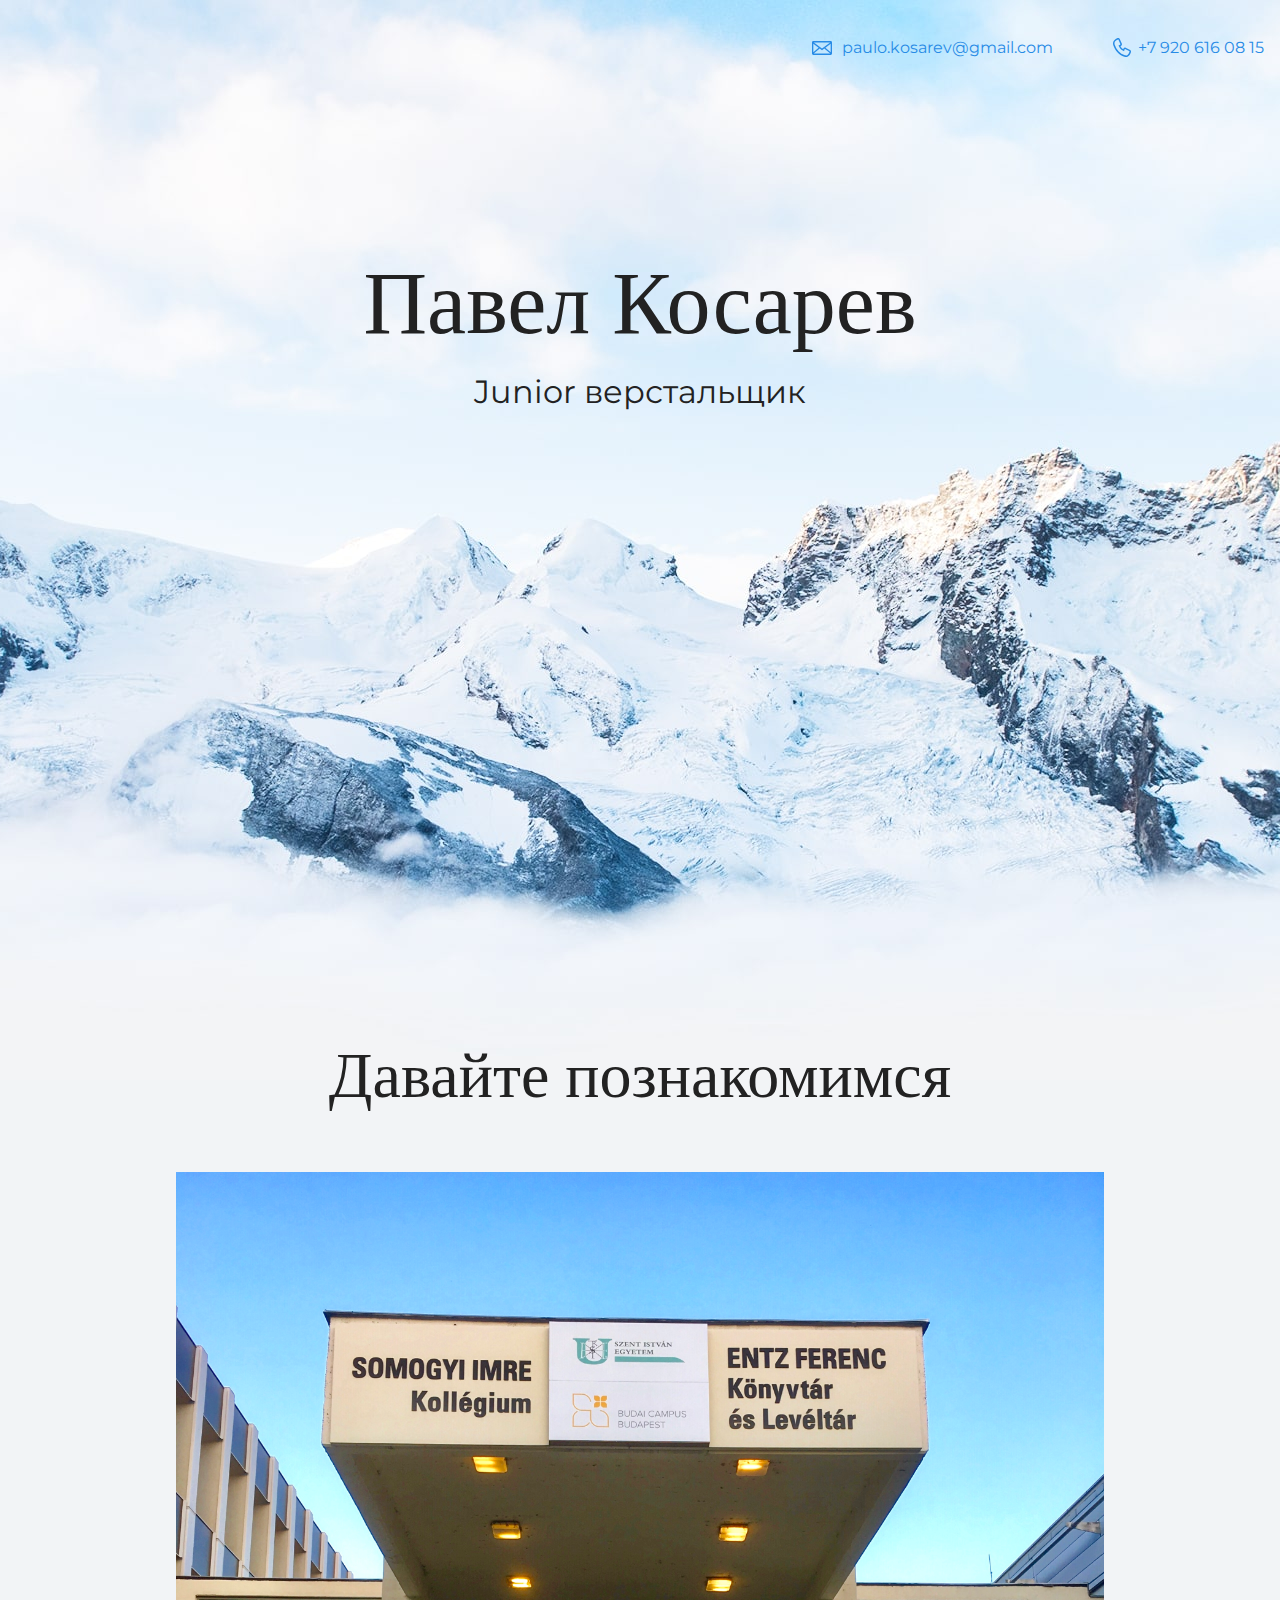
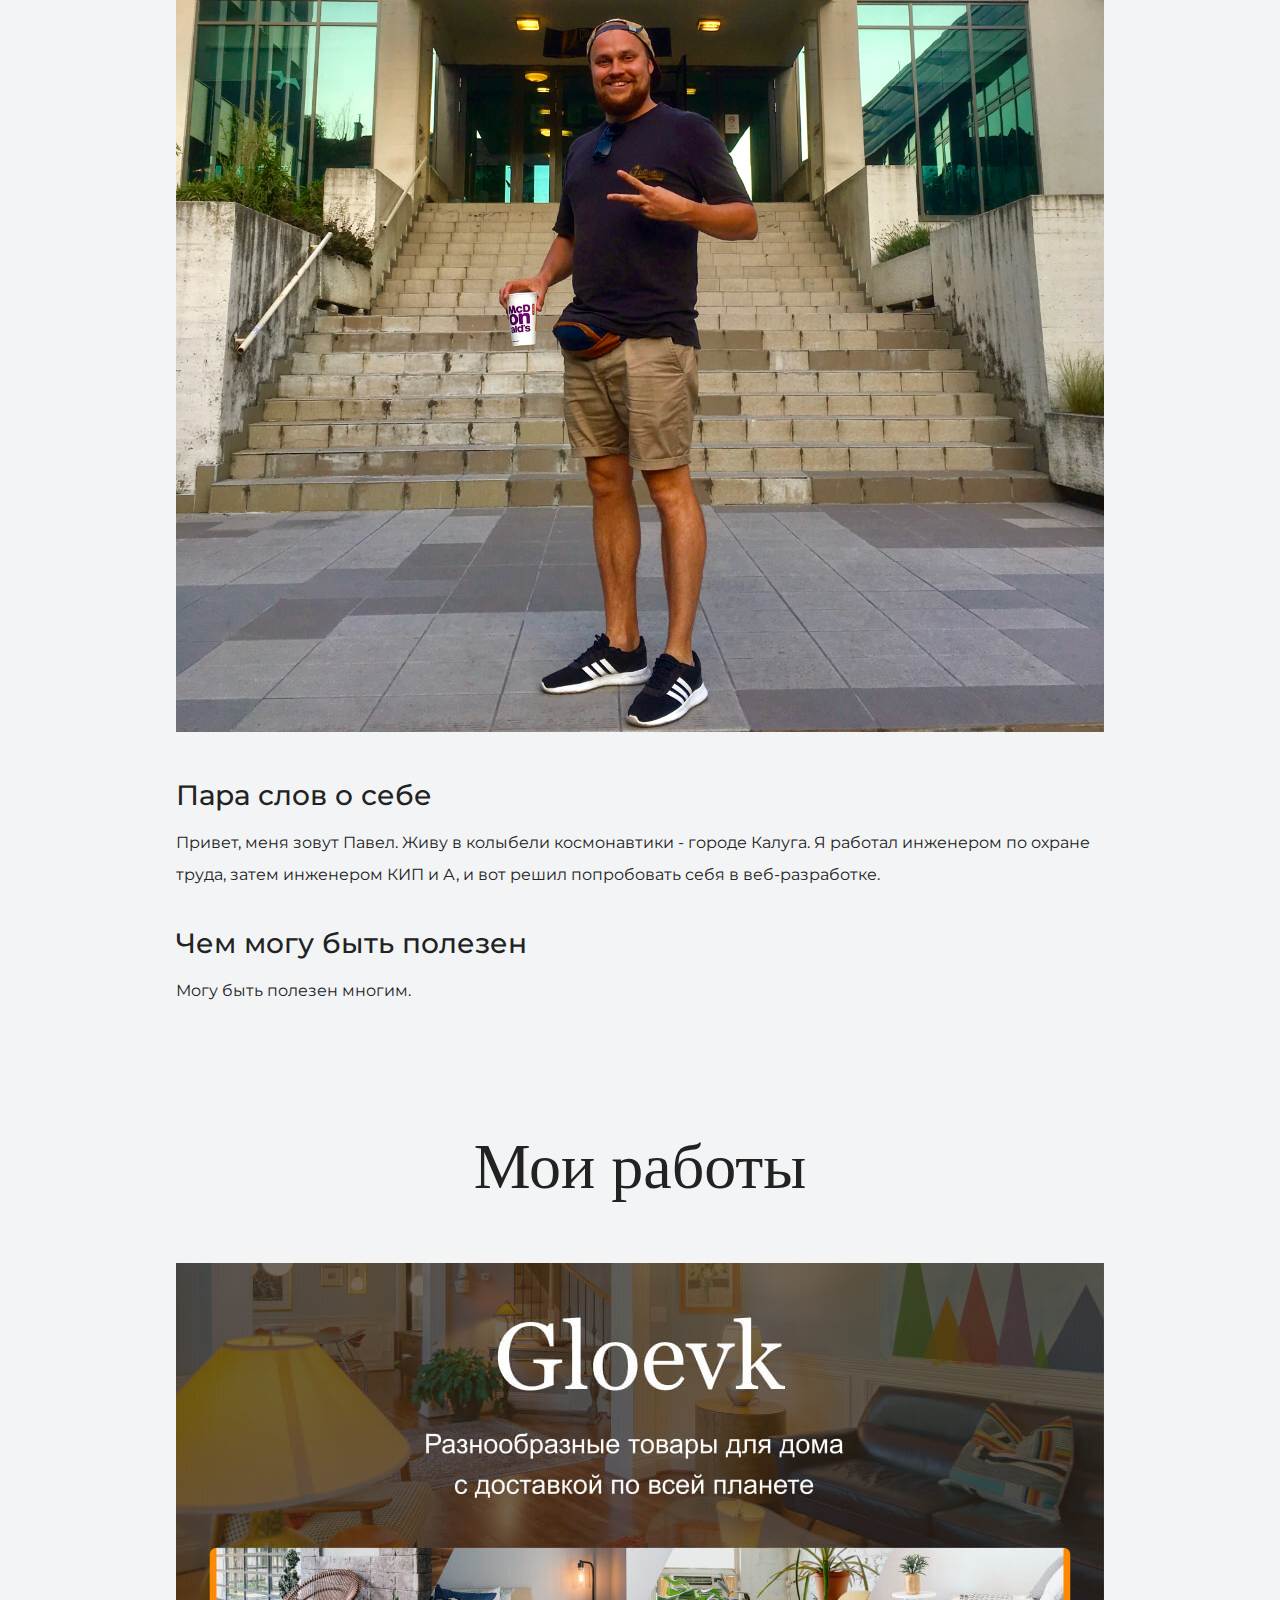
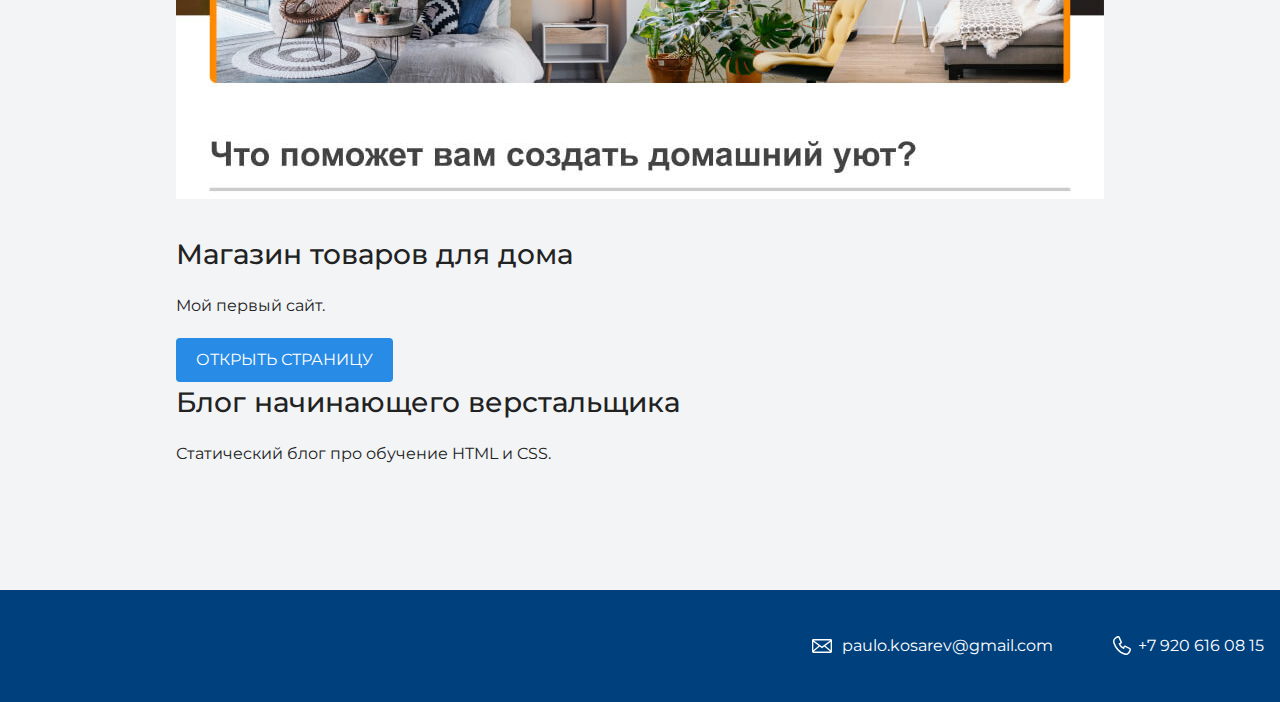
==== portfolio-step-1/index.html @ 7b87d299 "загружает файлы сайта" ====
<!DOCTYPE html>
<html lang="ru">
  <head>
    <meta charset="UTF-8">
    <link rel="stylesheet" href="style.css">
    <link href="https://fonts.googleapis.com/css?family=Montserrat:400,500,700|Old+Standard+TT&display=swap&subset=cyrillic" rel="stylesheet">
    <title>Портфолио Junior верстальщика</title>
  </head>

  <body>
    <header class="page-header">
      <div class="container">
        <a class="header-email" href="mailto:paulo.kosarev@gmail.com">paulo.kosarev@gmail.com </a>
        <a class="header-phone" href="tel:+79206160815">+7 920 616 08 15</a>
      </div>
    </header>

    <section class="hero-image">
      <div class="container">
        <h1 class="heading">Павел Косарев</h1>
        <p>Junior верстальщик</p>
      </div>
    </section>

    <section class="intro">
      <div class="container">
       <h2 class="subheading">Давайте познакомимся</h2>
       <figure class="user-image">
        <img src="files/user.jpg" width="928" alt="Фото">
      </figure>
       <h3>Пара слов о себе</h3>
       <p>Привет, меня зовут Павел. Живу в колыбели космонавтики - городе Калуга. Я работал инженером по охране труда, затем инженером КИП и А, и вот решил попробовать себя в веб-разработке.</p>
       <h3>Чем могу быть полезен</h3>
       <p>Могу быть полезен многим.</p>
      </div>
    </section>

    <section class="portfolio">
      <div class="container">
      <h2 class="subheading">Мои работы</h2>
      <figure class="project-image">
        <img src="files/project.jpg" width="928" height="536" alt="Cайт магазина товаров для дома">
        </figure>
      <h3>Магазин товаров для дома</h3>
      <p>Мой первый сайт.</p>
      <a class="button" href="source/project-gloevk/index.html">Открыть страницу</a>
      <h3>Блог начинающего верстальщика</h3>
      <p>Статический блог про обучение HTML и CSS.</p>
    </div>
    </section>

    <footer class="page-footer">
      <div class="container">
      <a class="footer-email" href="mailto:paulo.kosarev@gmail.com">paulo.kosarev@gmail.com</a>
      <a class="footer-phone" href="tel:+79206160815">+7 920 616 08 15</a>
    </div>
    </footer>
  </body>
</html>
---- portfolio-step-1/style.css ----
body {
  margin: 0;
  min-width: 960px;
  font-family: "Montserrat", "Helvetica", "Arial", sans-serif;
  font-size: 16px;
  line-height: 32px;
  color: #222222;
  background-color: #f2f4f6;
  background-image: url("img/hero-bg.jpg");
  background-repeat: no-repeat;
  background-position: top center;
}

.container {
  max-width: 928px;
  margin: 0 auto;
  padding: 0 16px;
}

.page-header {
  margin: 0 0 160px;
  padding: 32px 0 32px;
}

.page-header .container,
.page-footer .container {
  max-width: 1408px;
  text-align: right;
}

.page-header a {
  margin-left: 56px;
  color: #288be6;
  text-decoration: none;
  background-repeat: no-repeat;
  background-position: left;
}

.header-email {
  padding-left: 30px;
  background-image: url("img/icon-email-header.svg");
}

.header-phone {
  padding-left: 25px;
  background-image: url("img/icon-phone-header.svg");
}

.hero-image {
  margin-bottom: 620px;
}

.hero-image .container {
  max-width: 1408px;
  text-align: center;
}

.heading {
  margin: 0 0 16px;
  font-family: "Old Standard TT", "Times", "Times New Roman", serif;
  font-size: 88px;
  line-height: 96px;
  font-weight: 400;
}

.hero-image p {
  margin: 0;
  font-size: 32px;
  line-height: 48px;
}

.intro {
  margin: 0 0 120px;
}

.subheading {
  margin: 0 0 56px;
  font-family: "Old Standard TT", "Times", "Times New Roman", serif;
  font-size: 64px;
  line-height: 80px;
  font-weight: 400;
  text-align: center;
}

.user-image {
  margin: 0 0 32px;
  text-align: center;
}

.intro h3,
.portfolio h3 {
  margin: 0 0 12px;
  font-size: 28px;
  line-height: 40px;
  font-weight: 500;
}

.intro p {
  margin: 0 0 32px;
}

.skills-list {
  margin: 0;
  padding: 0;
}

.skills-list dt {
  padding-left: 32px;
  background-repeat: no-repeat;
  background-position: left;
}

.skill-html {
  background-image: url("img/icon-html.svg");
}

.skill-css {
  background-image: url("img/icon-css.svg");
}

.level {
  margin: 4px 0 16px;
  padding: 0;
  height: 14px;
  font-size: 0;
  background-color: #ffffff;
  border: 1px solid #86c3fa;
  border-radius: 8px;
}

.level div {
  margin: 1px;
  height: 12px;
  background-color: #288be6;
  border-radius: 6px;
}

.portfolio {
  margin: 0 0 120px;
}

.projects {
  margin: 0;
  padding: 0;
  list-style: none;
}

.projects li {
  margin: 0 0 80px;
}

.project-image {
  margin: 0 0 24px;
  text-align: center;
}

.projects p {
  margin: 0 0 24px;
}

.button {
  padding: 6px 20px;
  display: inline-block;
  vertical-align: baseline;
  text-decoration: none;
  text-transform: uppercase;
  border-radius: 4px;
  background-color: #288be6;
  color: #ffffff;
}

.page-footer {
  padding: 40px 0;
  background-color: #00417d;
  color: #ffffff;
}

.page-footer a {
  margin-left: 56px;
  color: inherit;
  text-decoration: none;
  background-repeat: no-repeat;
  background-position: left;
}

.footer-email {
  padding-left: 30px;
  background-image: url("img/icon-email-footer.svg");
}

.footer-phone {
  padding-left: 25px;
  background-image: url("img/icon-phone-footer.svg");
}
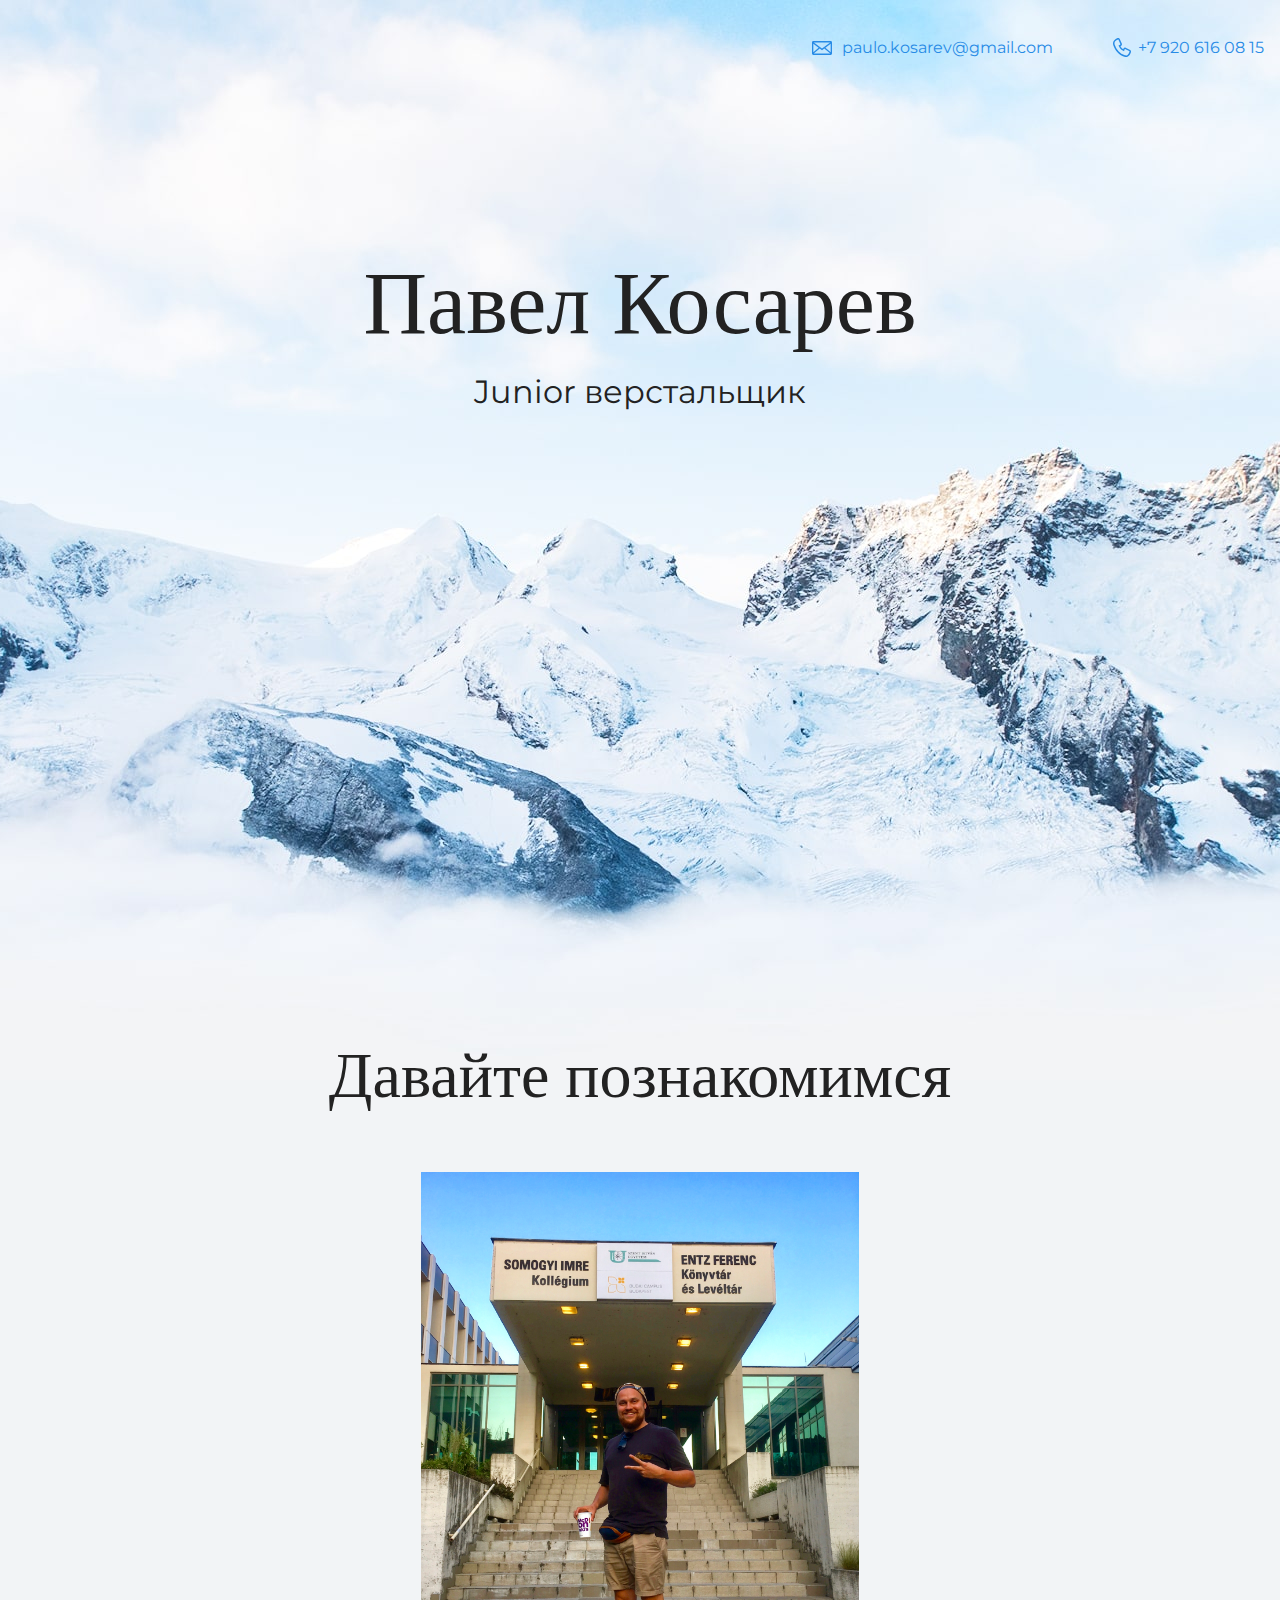
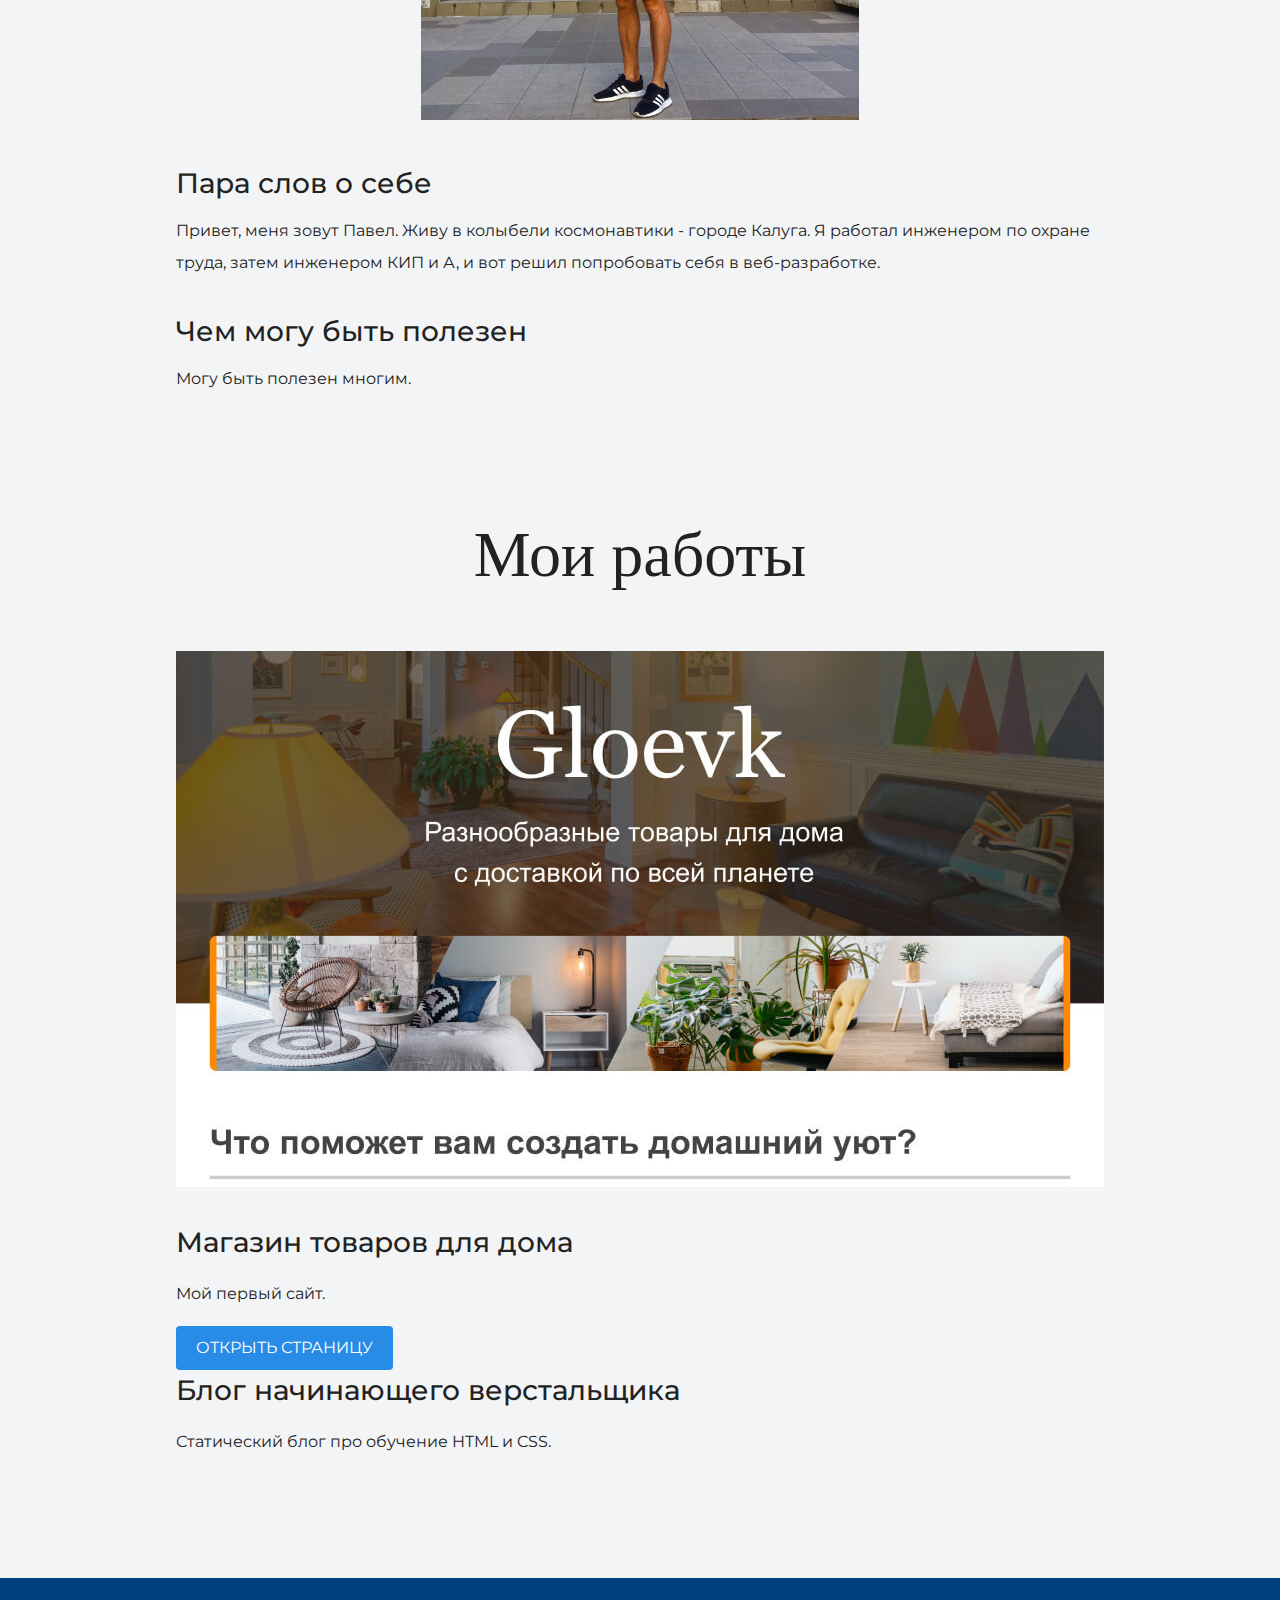
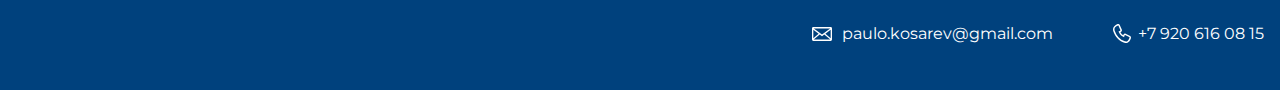
==== commit 7fc84d64: "Upd" ====
--- a/portfolio-step-1/index.html
+++ b/portfolio-step-1/index.html
@@ -26,7 +26,7 @@
       <div class="container">
        <h2 class="subheading">Давайте познакомимся</h2>
        <figure class="user-image">
-        <img src="files/user.jpg" width="928" alt="Фото">
+        <img src="files/user.jpg" height="548" alt="Фото">
       </figure>
        <h3>Пара слов о себе</h3>
        <p>Привет, меня зовут Павел. Живу в колыбели космонавтики - городе Калуга. Я работал инженером по охране труда, затем инженером КИП и А, и вот решил попробовать себя в веб-разработке.</p>
@@ -56,4 +56,4 @@
     </div>
     </footer>
   </body>
-</html>+</html>
